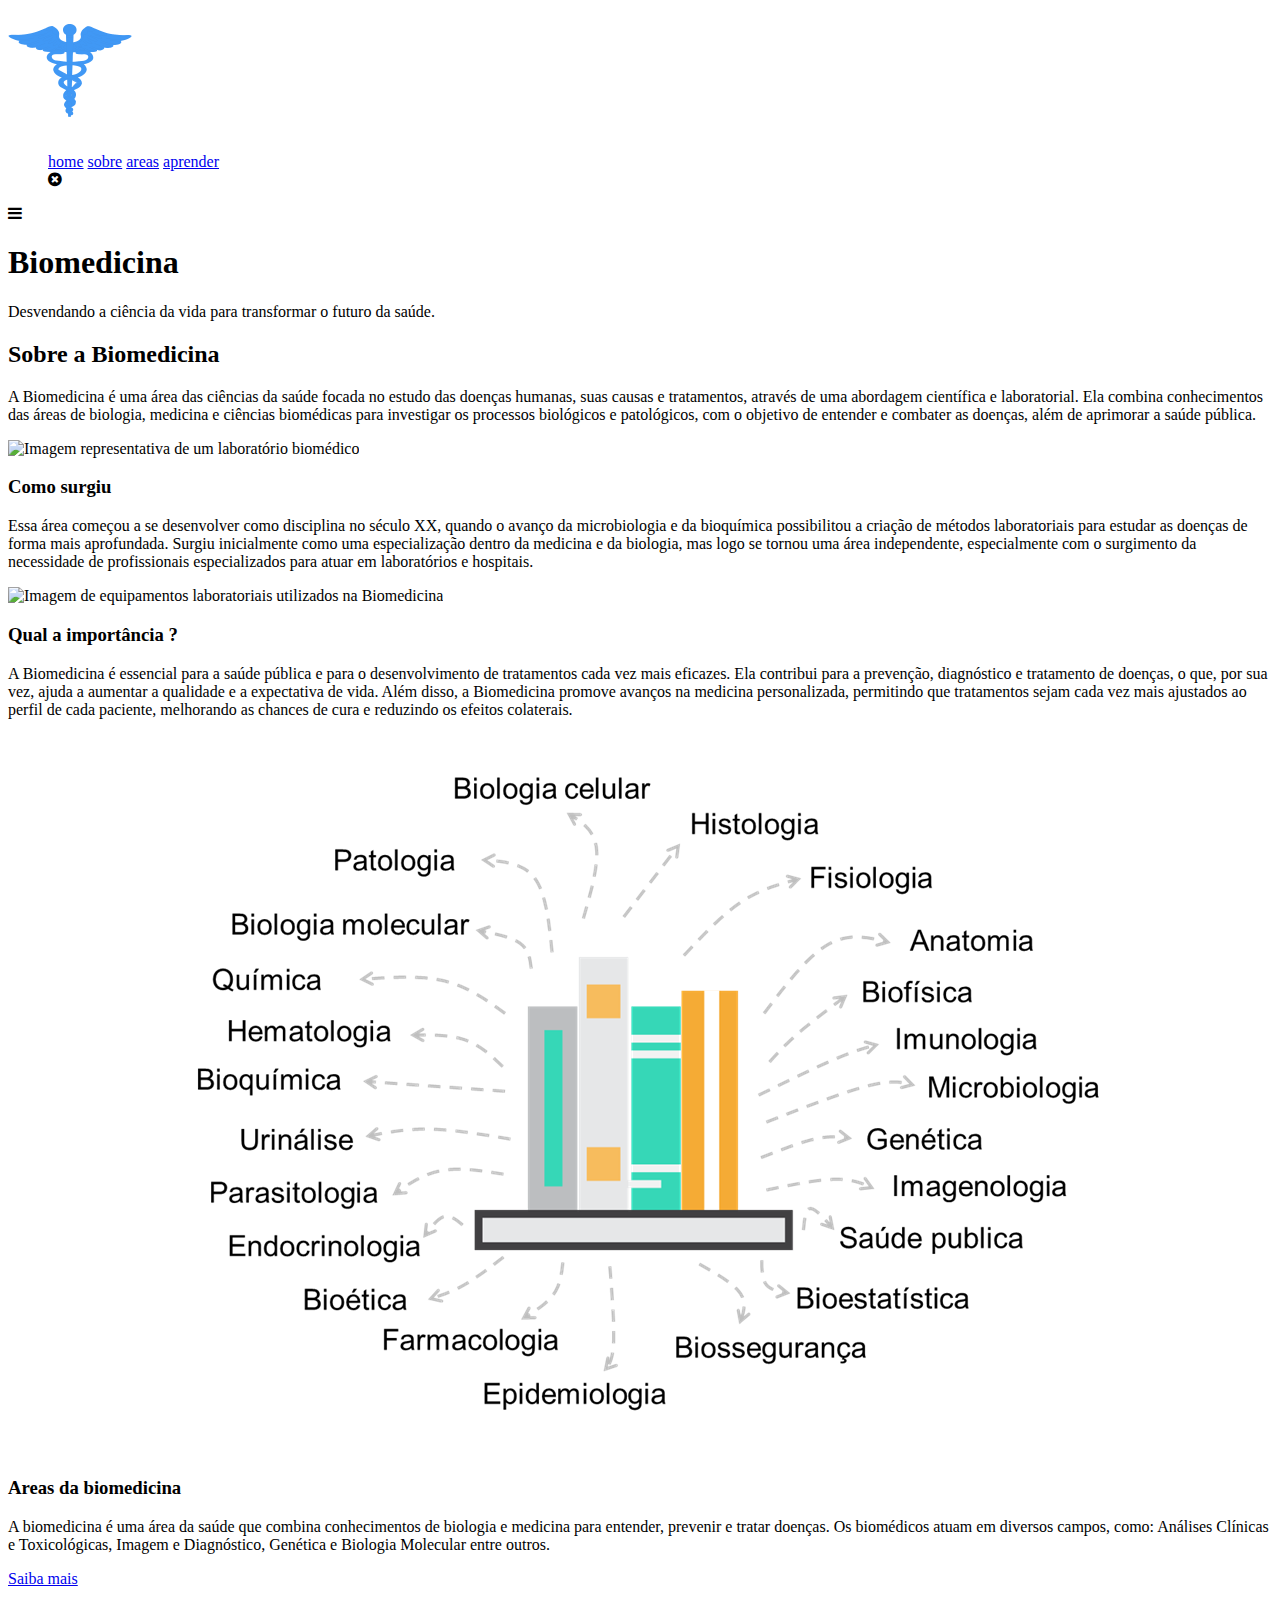
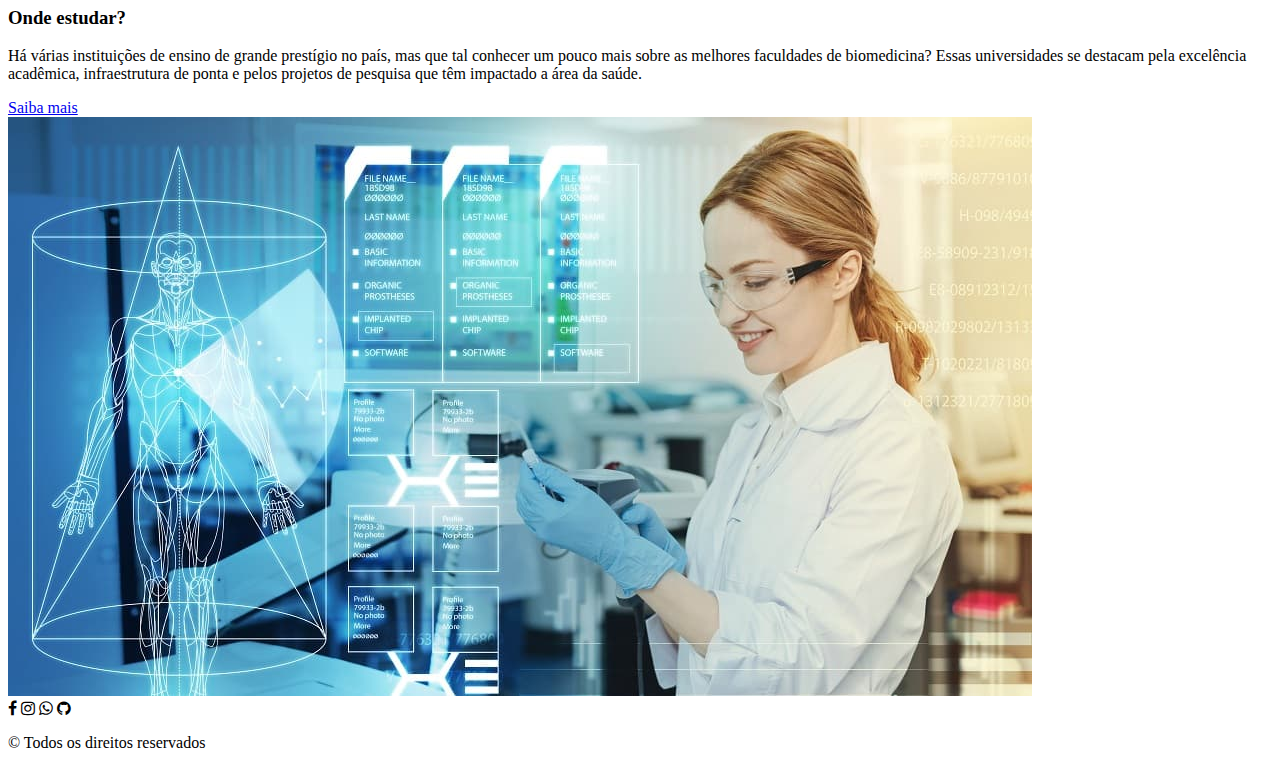
==== Projeto Biomedicina/index.html @ ad3a9ebf "Projeto Web da Faculdade" ====
<!DOCTYPE html>
<html lang="pt-br">
<head>
    <meta charset="UTF-8">
    <meta http-equiv="X-UA-Compatible" content="IE=edge">
    <meta name="viewport" content="width=device-width, initial-scale=1.0">
    <link rel="stylesheet" href="https://cdnjs.cloudflare.com/ajax/libs/font-awesome/4.7.0/css/font-awesome.css" integrity="sha512-5A8nwdMOWrSz20fDsjczgUidUBR8liPYU+WymTZP1lmY9G6Oc7HlZv156XqnsgNUzTyMefFTcsFH/tnJE/+xBg==" crossorigin="anonymous" referrerpolicy="no-referrer" />
    <link rel="stylesheet" href="/src/css/style.css">
    <title>Biomedicina | Home</title>
</head>
<body>

    <!--Header-->
    <header>
    <div class="container">
        <nav>
            <a href="index.html">
                <img src="src/Imagens/Medicine.png">
            </a>
            <ul class="ul">
                <a href="index.html">home</a>
                <a href="sobre.html">sobre</a>
                <a href="areas.html">areas</a>
                <a href="aprender.html">aprender</a>
                <div class="close-icon" onclick="closeMenu()">
                    <i class="fa fa-times-circle"></i>
                </div>
            </ul>
            <div class="menu-icon" onclick="openMenu()">
                <i class="fa fa-bars"></i>
            </div>
        </nav>
        <section class="banner">
            <div class="banner-text">
                <h1>Biomedicina</h1>
                <p>Desvendando a ciência da vida para transformar o futuro da saúde.</p>
            </div>
        </section>
    </div>
    </header>
    <!--End Header-->

    <!--O que é?-->
    <section class="o-que-e">
        <div class="container">
            <div class="o-que-e-text">
                <h2>Sobre a Biomedicina</h2>
                <p>
                    A Biomedicina é uma área das ciências da saúde focada no estudo das doenças humanas, suas causas e tratamentos, através de uma abordagem científica e laboratorial. Ela combina conhecimentos das áreas de biologia, medicina e ciências biomédicas para investigar os processos biológicos e patológicos, com o objetivo de entender e combater as doenças, além de aprimorar a saúde pública.
                </p>
                <div class="o-que-e-img">
                    <img src="https://saojose.br/wp-content/uploads/2024/05/group-scientists-wearing-lab-coat-working-laboratory-while-examining-biochemistry-sample-test-tub-1.jpg" alt="Imagem representativa de um laboratório biomédico" style="width: 800px; height: auto;">
                </div>
                <h3>Como surgiu</h3>
                <p>
                    Essa área começou a se desenvolver como disciplina no século XX, quando o avanço da microbiologia e da bioquímica possibilitou a criação de métodos laboratoriais para estudar as doenças de forma mais aprofundada. Surgiu inicialmente como uma especialização dentro da medicina e da biologia, mas logo se tornou uma área independente, especialmente com o surgimento da necessidade de profissionais especializados para atuar em laboratórios e hospitais.
                </p>
                <div class="o-que-e-img">
                    <img src="https://fcmsantacasasp.edu.br/blog/wp-content/uploads/2022/10/em-quais-areas-um-tecnologo-em-sistemas-biomedicos-pode-atuar.jpg" alt="Imagem de equipamentos laboratoriais utilizados na Biomedicina" style="width: 800px; height: auto;">
                </div>
                <h3>Qual a importância ?</h3>
                <p>
                    A Biomedicina é essencial para a saúde pública e para o desenvolvimento de tratamentos cada vez mais eficazes. Ela contribui para a prevenção, diagnóstico e tratamento de doenças, o que, por sua vez, ajuda a aumentar a qualidade e a expectativa de vida. Além disso, a Biomedicina promove avanços na medicina personalizada, permitindo que tratamentos sejam cada vez mais ajustados ao perfil de cada paciente, melhorando as chances de cura e reduzindo os efeitos colaterais.
                </p>
                
            </div>
        </div>
    </section>
    <!--End O que é?-->

    <!--Áreas da Biomedicina-->
    <section class="areas">
        <div class="container">
            <div class="areas-img">
                <img src="./src/Imagens/disciplinas-biomedicina.png">
            </div>
            <div class="areas-text">
                <h3>Areas da biomedicina</h3>
                <p>
                    A biomedicina é uma área da saúde que combina conhecimentos de biologia e medicina para entender, prevenir e tratar doenças. Os biomédicos atuam em diversos campos, como: Análises Clínicas e Toxicológicas, Imagem e Diagnóstico, Genética e Biologia Molecular entre outros.
                </p>
                <a href="serviços.html" class="btn animate-btn">Saiba mais</a>
            </div>
        </div>
    </section>
    <!--End Áreas da Biomedicina-->

    <!--Onde Estudar-->
    <section class="onde-estudar">
        <div class="container">
            <div class="onde-estudar-text">
                <h3>Onde estudar?</h3>
                <p>
                    Há várias instituições de ensino de grande prestígio no país, mas que tal conhecer um pouco mais sobre as melhores faculdades de biomedicina? Essas universidades se destacam pela excelência acadêmica, infraestrutura de ponta e pelos projetos de pesquisa que têm impactado a área da saúde.
                </p>
                <a href="sobre.html" class="btn animate-btn">Saiba mais</a>
            </div>
            <div class="onde-estudar-img">
                <img src="./src/Imagens/laboratorio-ciencia-faculdade.jpg">
            </div>
        </div>
    </section>
    <!--End Onde Estudar-->
    </section>

    <footer class="footer">
        <div class="container">
            <div class="links">
                <a> <i class="fa fa-facebook"></i></a>
                <a> <i class="fa fa-instagram"></i></a>
                <a> <i class="fa fa-whatsapp"></i></a>
                <a> <i class="fa fa-github"></i></a>
            </div>
            <p>© Todos os direitos reservados</p>
        </div>
    </footer>
    <script src="/src/js/main.js"></script>
</body>
</html>
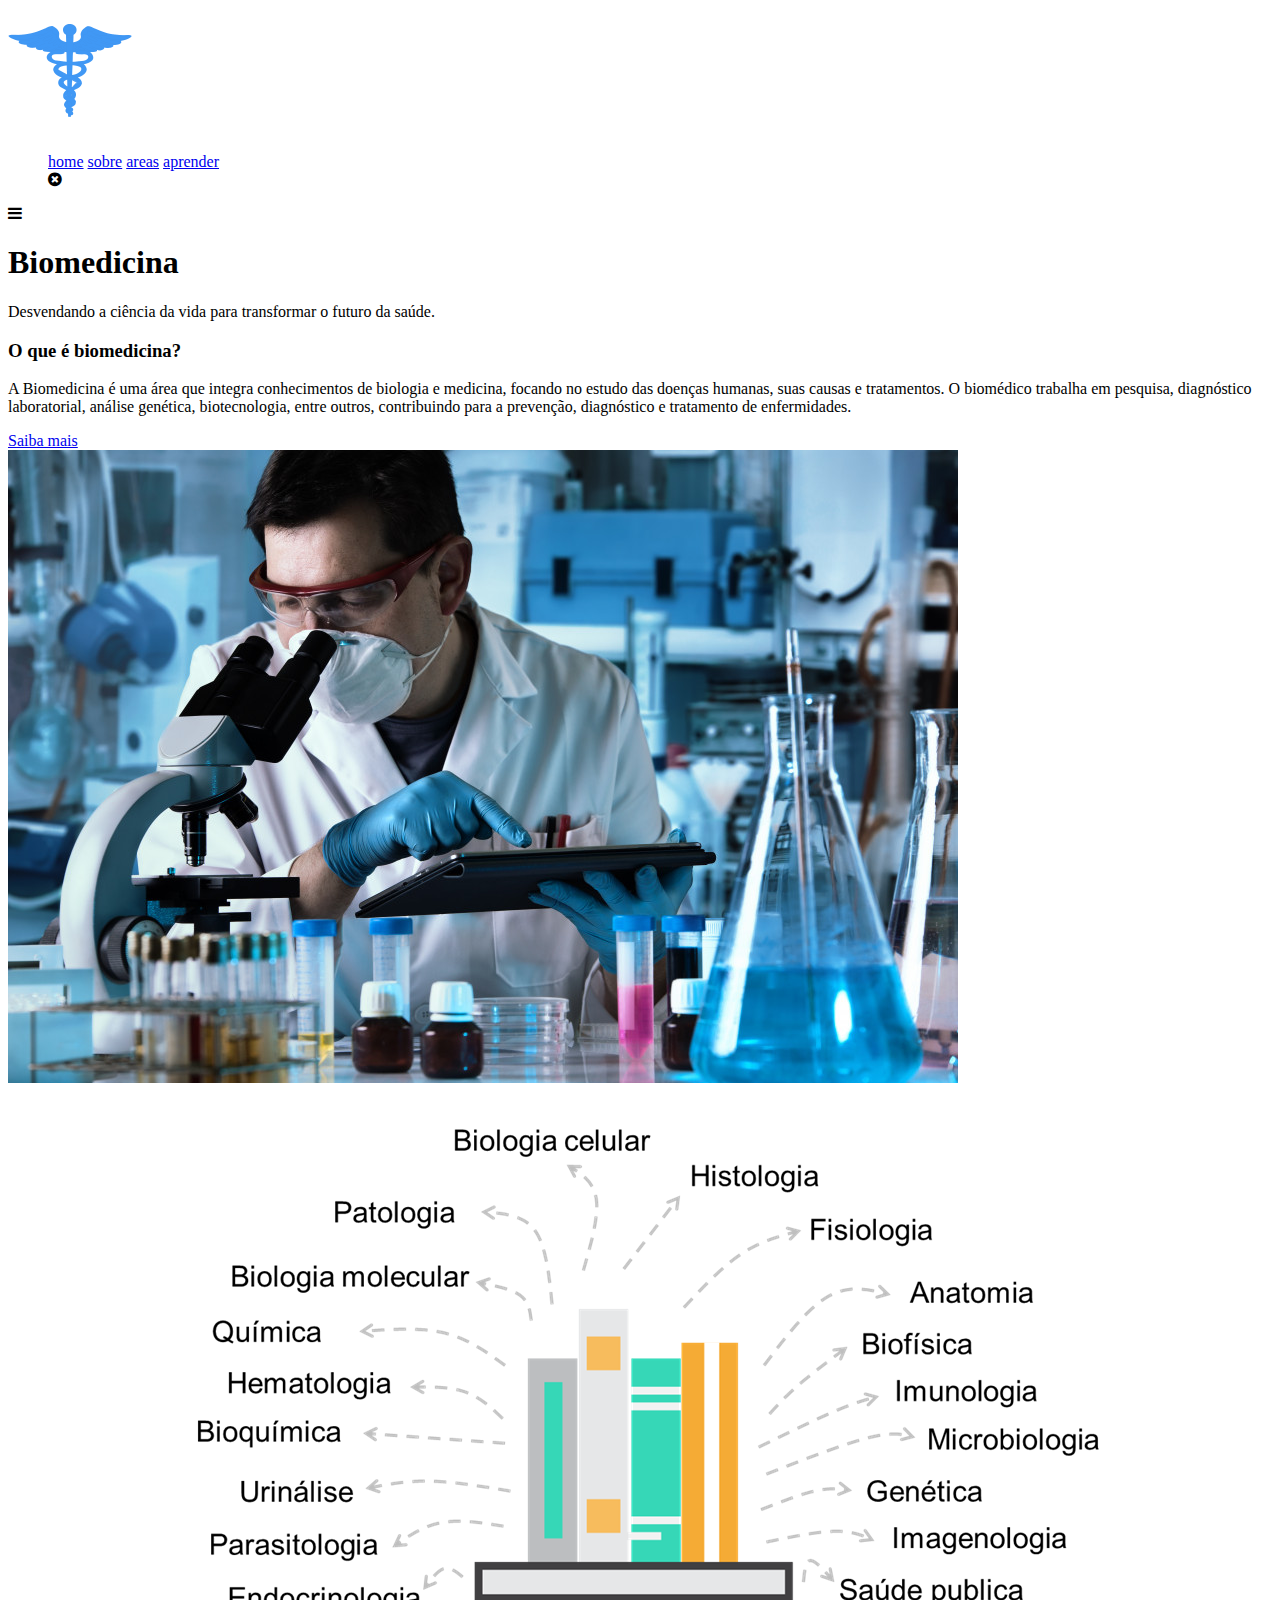
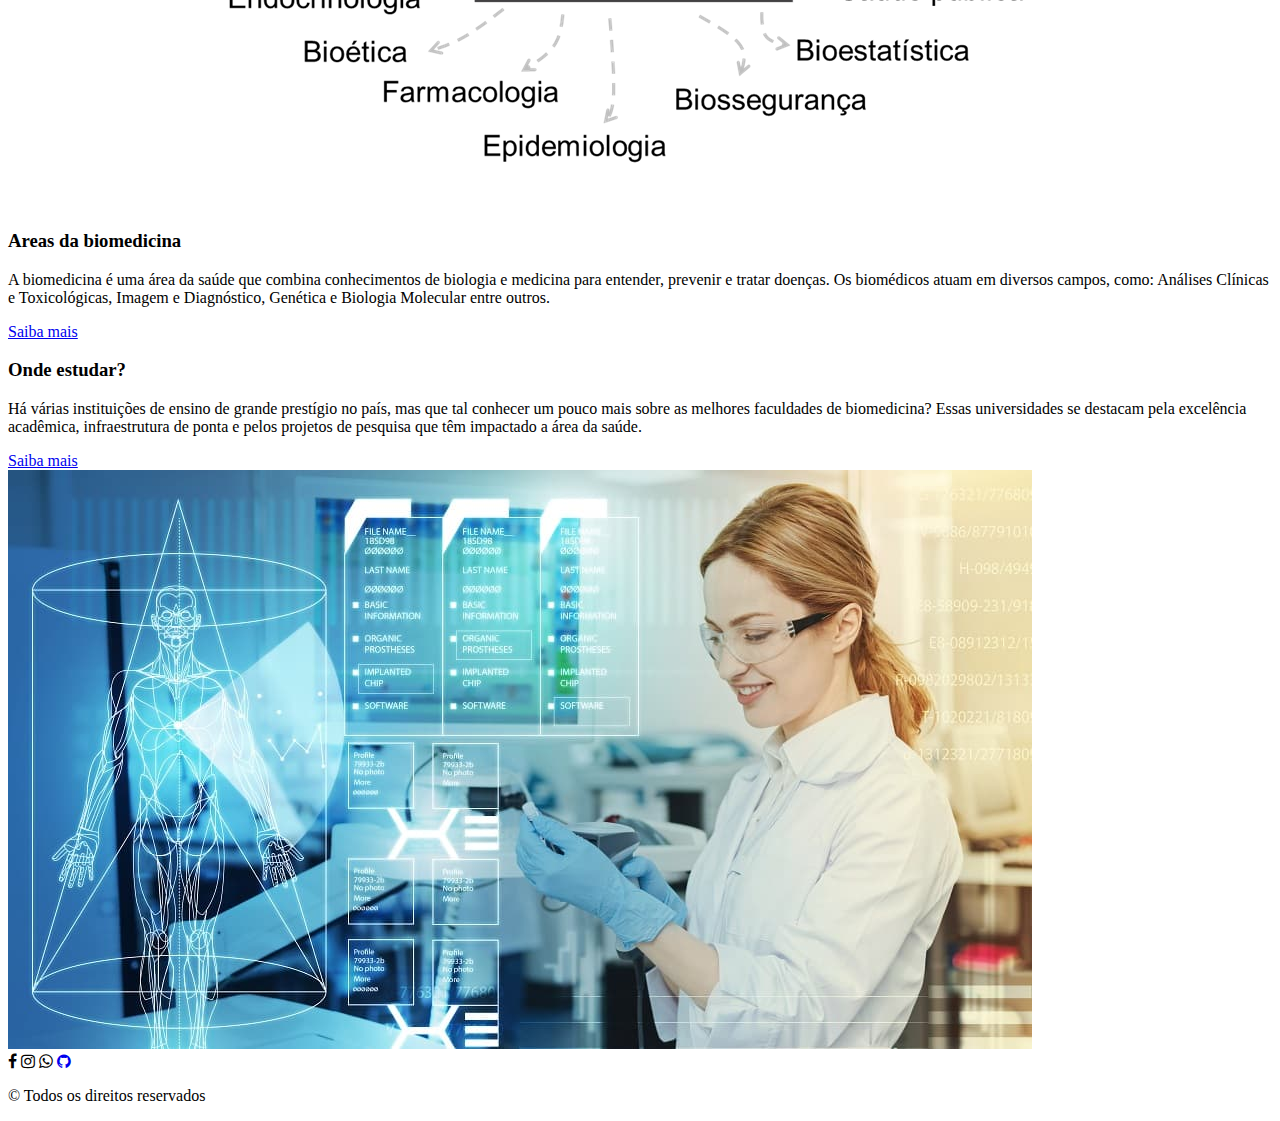
==== commit f44714b0: "Add files via upload" ====
--- a/Projeto Biomedicina/index.html
+++ b/Projeto Biomedicina/index.html
@@ -1,119 +1,106 @@
-<!DOCTYPE html>
-<html lang="pt-br">
-<head>
-    <meta charset="UTF-8">
-    <meta http-equiv="X-UA-Compatible" content="IE=edge">
-    <meta name="viewport" content="width=device-width, initial-scale=1.0">
-    <link rel="stylesheet" href="https://cdnjs.cloudflare.com/ajax/libs/font-awesome/4.7.0/css/font-awesome.css" integrity="sha512-5A8nwdMOWrSz20fDsjczgUidUBR8liPYU+WymTZP1lmY9G6Oc7HlZv156XqnsgNUzTyMefFTcsFH/tnJE/+xBg==" crossorigin="anonymous" referrerpolicy="no-referrer" />
-    <link rel="stylesheet" href="/src/css/style.css">
-    <title>Biomedicina | Home</title>
-</head>
-<body>
-
-    <!--Header-->
-    <header>
-    <div class="container">
-        <nav>
-            <a href="index.html">
-                <img src="src/Imagens/Medicine.png">
-            </a>
-            <ul class="ul">
-                <a href="index.html">home</a>
-                <a href="sobre.html">sobre</a>
-                <a href="areas.html">areas</a>
-                <a href="aprender.html">aprender</a>
-                <div class="close-icon" onclick="closeMenu()">
-                    <i class="fa fa-times-circle"></i>
-                </div>
-            </ul>
-            <div class="menu-icon" onclick="openMenu()">
-                <i class="fa fa-bars"></i>
-            </div>
-        </nav>
-        <section class="banner">
-            <div class="banner-text">
-                <h1>Biomedicina</h1>
-                <p>Desvendando a ciência da vida para transformar o futuro da saúde.</p>
-            </div>
-        </section>
-    </div>
-    </header>
-    <!--End Header-->
-
-    <!--O que é?-->
-    <section class="o-que-e">
-        <div class="container">
-            <div class="o-que-e-text">
-                <h2>Sobre a Biomedicina</h2>
-                <p>
-                    A Biomedicina é uma área das ciências da saúde focada no estudo das doenças humanas, suas causas e tratamentos, através de uma abordagem científica e laboratorial. Ela combina conhecimentos das áreas de biologia, medicina e ciências biomédicas para investigar os processos biológicos e patológicos, com o objetivo de entender e combater as doenças, além de aprimorar a saúde pública.
-                </p>
-                <div class="o-que-e-img">
-                    <img src="https://saojose.br/wp-content/uploads/2024/05/group-scientists-wearing-lab-coat-working-laboratory-while-examining-biochemistry-sample-test-tub-1.jpg" alt="Imagem representativa de um laboratório biomédico" style="width: 800px; height: auto;">
-                </div>
-                <h3>Como surgiu</h3>
-                <p>
-                    Essa área começou a se desenvolver como disciplina no século XX, quando o avanço da microbiologia e da bioquímica possibilitou a criação de métodos laboratoriais para estudar as doenças de forma mais aprofundada. Surgiu inicialmente como uma especialização dentro da medicina e da biologia, mas logo se tornou uma área independente, especialmente com o surgimento da necessidade de profissionais especializados para atuar em laboratórios e hospitais.
-                </p>
-                <div class="o-que-e-img">
-                    <img src="https://fcmsantacasasp.edu.br/blog/wp-content/uploads/2022/10/em-quais-areas-um-tecnologo-em-sistemas-biomedicos-pode-atuar.jpg" alt="Imagem de equipamentos laboratoriais utilizados na Biomedicina" style="width: 800px; height: auto;">
-                </div>
-                <h3>Qual a importância ?</h3>
-                <p>
-                    A Biomedicina é essencial para a saúde pública e para o desenvolvimento de tratamentos cada vez mais eficazes. Ela contribui para a prevenção, diagnóstico e tratamento de doenças, o que, por sua vez, ajuda a aumentar a qualidade e a expectativa de vida. Além disso, a Biomedicina promove avanços na medicina personalizada, permitindo que tratamentos sejam cada vez mais ajustados ao perfil de cada paciente, melhorando as chances de cura e reduzindo os efeitos colaterais.
-                </p>
-                
-            </div>
-        </div>
-    </section>
-    <!--End O que é?-->
-
-    <!--Áreas da Biomedicina-->
-    <section class="areas">
-        <div class="container">
-            <div class="areas-img">
-                <img src="./src/Imagens/disciplinas-biomedicina.png">
-            </div>
-            <div class="areas-text">
-                <h3>Areas da biomedicina</h3>
-                <p>
-                    A biomedicina é uma área da saúde que combina conhecimentos de biologia e medicina para entender, prevenir e tratar doenças. Os biomédicos atuam em diversos campos, como: Análises Clínicas e Toxicológicas, Imagem e Diagnóstico, Genética e Biologia Molecular entre outros.
-                </p>
-                <a href="serviços.html" class="btn animate-btn">Saiba mais</a>
-            </div>
-        </div>
-    </section>
-    <!--End Áreas da Biomedicina-->
-
-    <!--Onde Estudar-->
-    <section class="onde-estudar">
-        <div class="container">
-            <div class="onde-estudar-text">
-                <h3>Onde estudar?</h3>
-                <p>
-                    Há várias instituições de ensino de grande prestígio no país, mas que tal conhecer um pouco mais sobre as melhores faculdades de biomedicina? Essas universidades se destacam pela excelência acadêmica, infraestrutura de ponta e pelos projetos de pesquisa que têm impactado a área da saúde.
-                </p>
-                <a href="sobre.html" class="btn animate-btn">Saiba mais</a>
-            </div>
-            <div class="onde-estudar-img">
-                <img src="./src/Imagens/laboratorio-ciencia-faculdade.jpg">
-            </div>
-        </div>
-    </section>
-    <!--End Onde Estudar-->
-    </section>
-
-    <footer class="footer">
-        <div class="container">
-            <div class="links">
-                <a> <i class="fa fa-facebook"></i></a>
-                <a> <i class="fa fa-instagram"></i></a>
-                <a> <i class="fa fa-whatsapp"></i></a>
-                <a> <i class="fa fa-github"></i></a>
-            </div>
-            <p>© Todos os direitos reservados</p>
-        </div>
-    </footer>
-    <script src="/src/js/main.js"></script>
-</body>
+<!DOCTYPE html>
+<html lang="pt-br">
+<head>
+    <meta charset="UTF-8">
+    <meta http-equiv="X-UA-Compatible" content="IE=edge">
+    <meta name="viewport" content="width=device-width, initial-scale=1.0">
+    <link rel="stylesheet" href="https://cdnjs.cloudflare.com/ajax/libs/font-awesome/4.7.0/css/font-awesome.css" integrity="sha512-5A8nwdMOWrSz20fDsjczgUidUBR8liPYU+WymTZP1lmY9G6Oc7HlZv156XqnsgNUzTyMefFTcsFH/tnJE/+xBg==" crossorigin="anonymous" referrerpolicy="no-referrer" />
+    <link rel="stylesheet" href="/src/css/style.css">
+    <title>Biomedicina | Home</title>
+</head>
+<body>
+
+    <header>
+        <div class="container">
+            <nav>
+                <a href="index.html">
+                    <img src="./src/Imagens/Medicine.png">
+                </a>
+                <ul class="ul">
+                    <a href="index.html">home</a>
+                    <a href="sobre.html">sobre</a>
+                    <a href="areas.html">areas</a>
+                    <a href="aprender.html">aprender</a>
+                    <div class="close-icon" onclick="closeMenu()">
+                        <i class="fa fa-times-circle"></i>
+                    </div>
+                </ul>
+                <div class="menu-icon" onclick="openMenu()">
+                    <i class="fa fa-bars"></i>
+                </div>
+            </nav>
+            <section class="banner">
+                <div class="banner-text">
+                    <h1>Biomedicina</h1>
+                    <p>Desvendando a ciência da vida para transformar o futuro da saúde.</p>
+                </div>
+            </section>
+        </div>
+        </header>
+        <!--End Header-->
+    
+        <!--O que é?-->
+        <section class="o-que-e">
+            <div class="container">
+                <div class="o-que-e-text">
+                    <h3>O que é biomedicina?</h3>
+                    <p>
+                        A Biomedicina é uma área que integra conhecimentos de biologia e medicina, focando no estudo das doenças humanas, suas causas e tratamentos. O biomédico trabalha em pesquisa, diagnóstico laboratorial, análise genética, biotecnologia, entre outros, contribuindo para a prevenção, diagnóstico e tratamento de enfermidades.
+                    </p>
+                    <a href="sobre.html" class="btn animate-btn">Saiba mais</a>
+                </div>
+                <div class="o-que-e-img">
+                    <img src="./src/Imagens/Biomedicina.jpg">
+                </div>
+            </div>
+        </section>
+        <!--End O que é?-->
+
+    <!--Áreas da Biomedicina-->
+    <section class="areas">
+        <div class="container">
+            <div class="areas-img">
+                <img src="./src/Imagens/disciplinas-biomedicina.png">
+            </div>
+            <div class="areas-text">
+                <h3>Areas da biomedicina</h3>
+                <p>
+                    A biomedicina é uma área da saúde que combina conhecimentos de biologia e medicina para entender, prevenir e tratar doenças. Os biomédicos atuam em diversos campos, como: Análises Clínicas e Toxicológicas, Imagem e Diagnóstico, Genética e Biologia Molecular entre outros.
+                </p>
+                <a href="areas.html" class="btn animate-btn">Saiba mais</a>
+            </div>
+        </div>
+    </section>
+    <!--End Áreas da Biomedicina-->
+
+    <!--Onde Estudar-->
+    <section class="onde-estudar">
+        <div class="container">
+            <div class="onde-estudar-text">
+                <h3>Onde estudar?</h3>
+                <p>
+                    Há várias instituições de ensino de grande prestígio no país, mas que tal conhecer um pouco mais sobre as melhores faculdades de biomedicina? Essas universidades se destacam pela excelência acadêmica, infraestrutura de ponta e pelos projetos de pesquisa que têm impactado a área da saúde.
+                </p>
+                <a href="aprender.html" class="btn animate-btn">Saiba mais</a>
+            </div>
+            <div class="onde-estudar-img">
+                <img src="./src/Imagens/laboratorio-ciencia-faculdade.jpg">
+            </div>
+        </div>
+    </section>
+    <!--End Onde Estudar-->
+
+    <footer class="footer">
+        <div class="container">
+            <div class="links">
+                <a> <i class="fa fa-facebook"></i></a>
+                <a> <i class="fa fa-instagram"></i></a>
+                <a> <i class="fa fa-whatsapp"></i></a>
+                <a href="https://github.com/MisheruSama/Projeto_Web_Biomedicina"> <i class="fa fa-github"></i></a>
+            </div>
+            <p>© Todos os direitos reservados</p>
+        </div>
+    </footer>
+    <script src="/src/js/main.js"></script>
+</body>
 </html>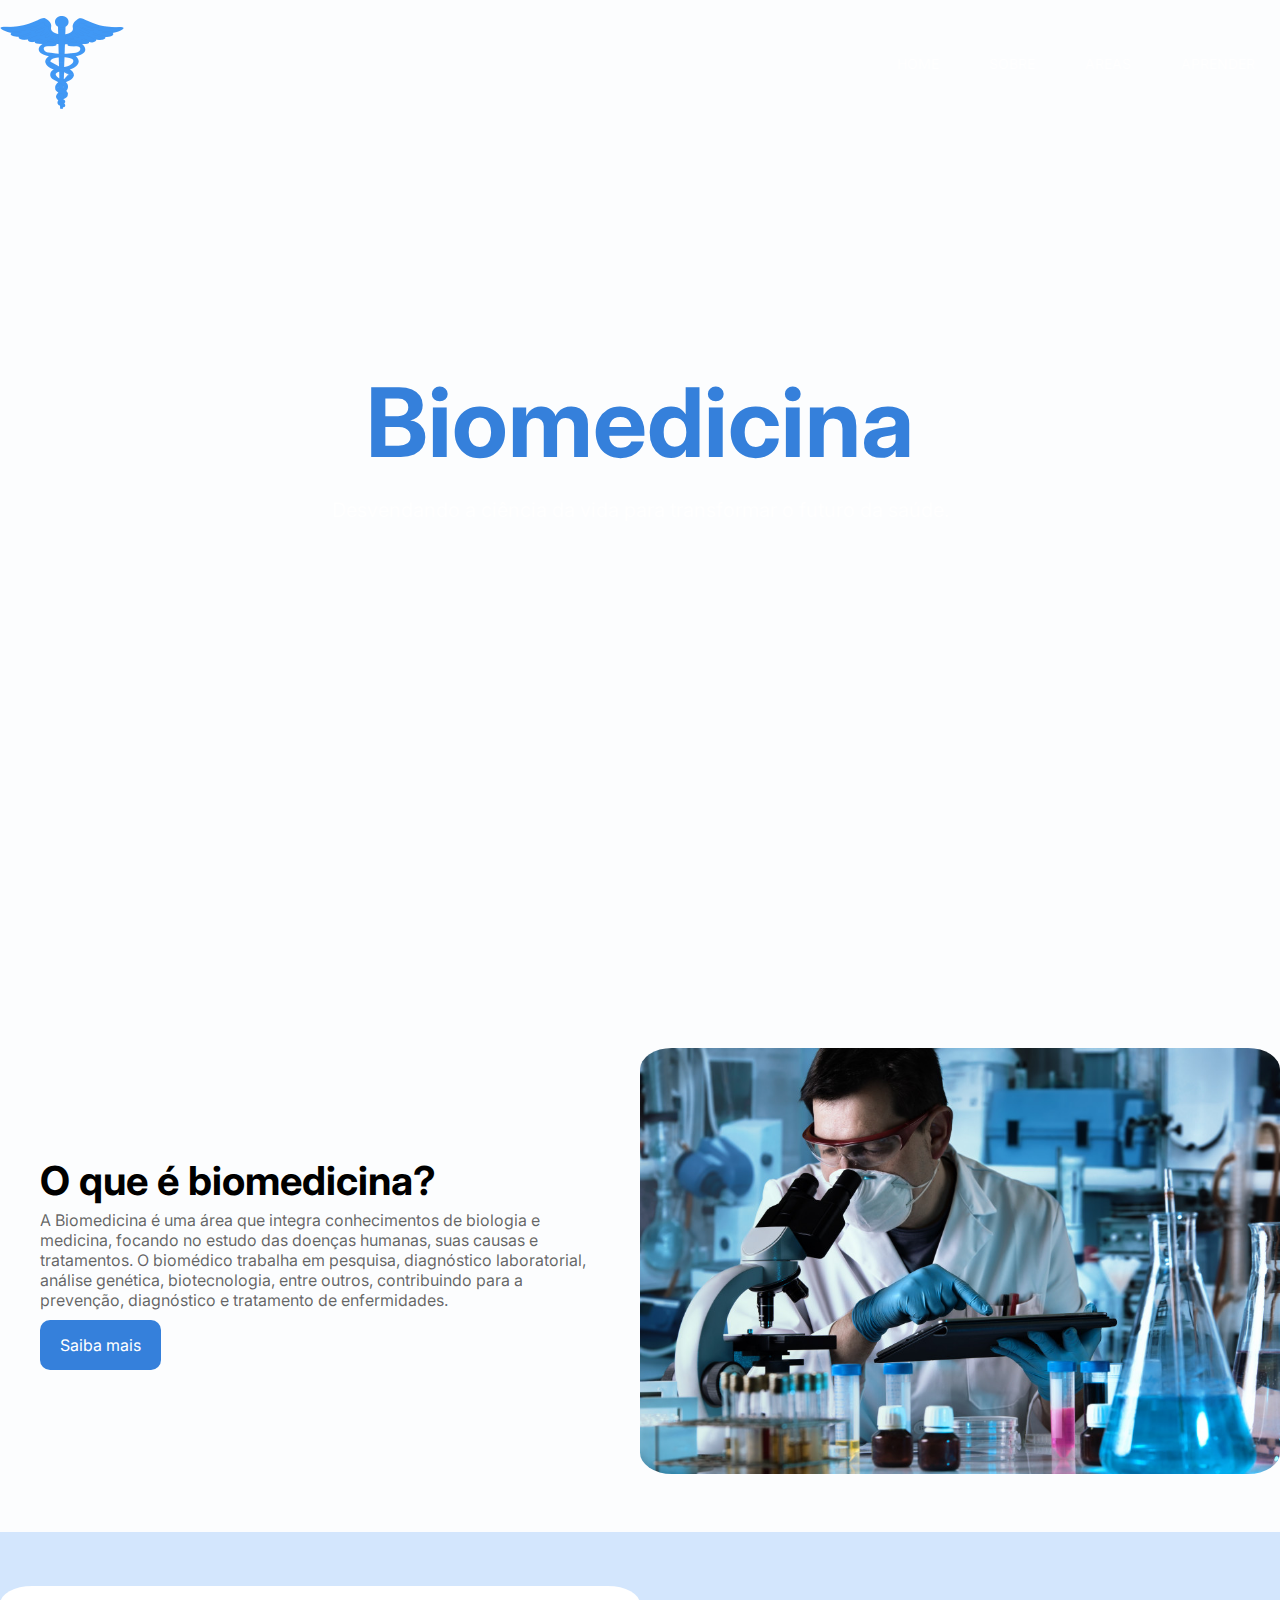
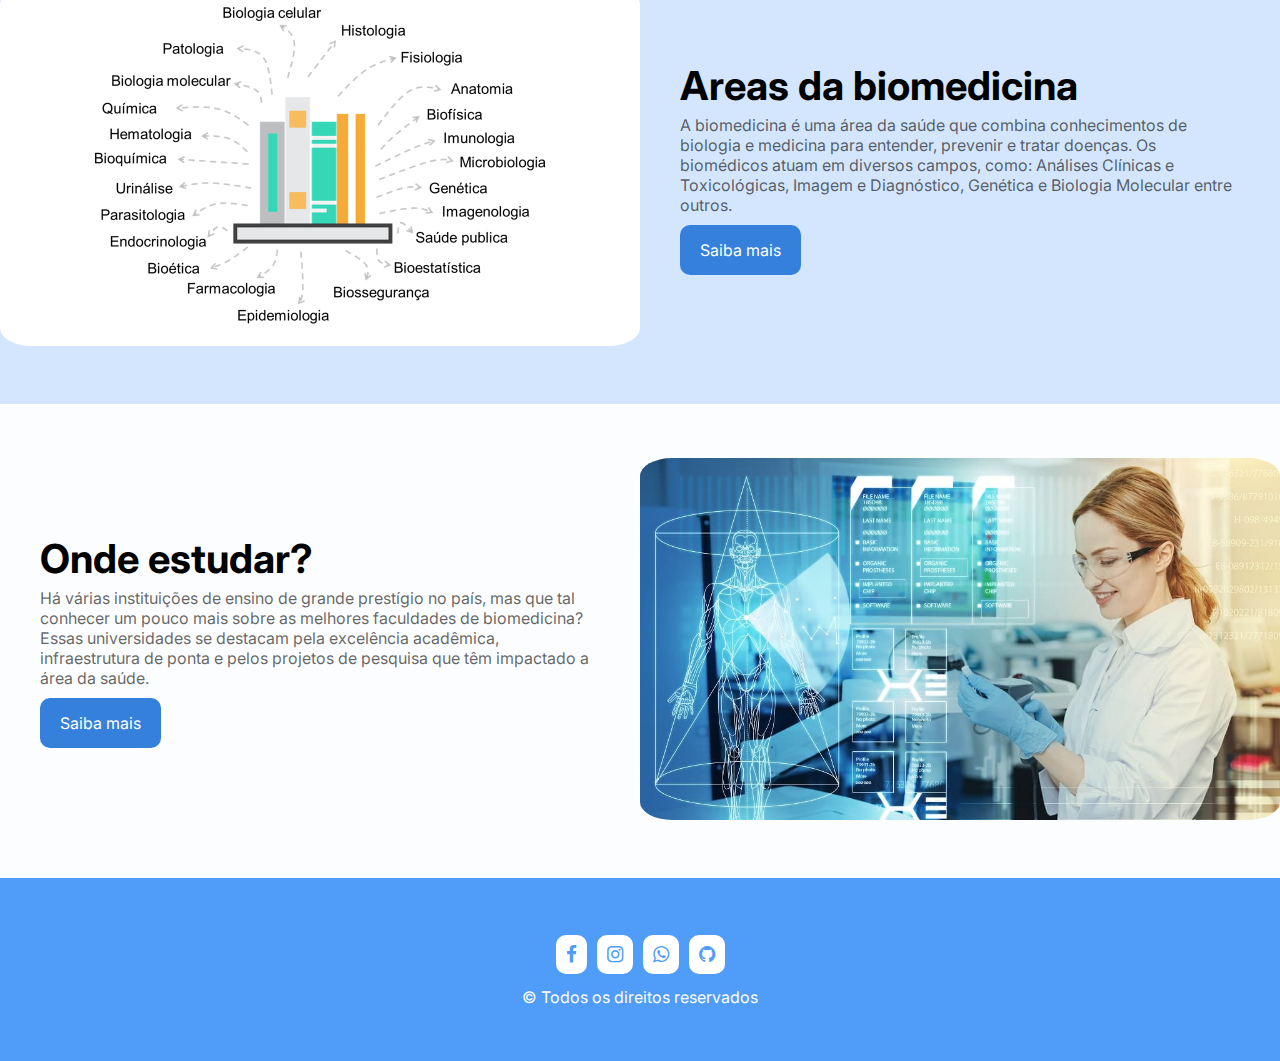
==== commit a3571619: "receba" ====
--- a/Projeto Biomedicina/index.html
+++ b/Projeto Biomedicina/index.html
@@ -5,11 +5,12 @@
     <meta http-equiv="X-UA-Compatible" content="IE=edge">
     <meta name="viewport" content="width=device-width, initial-scale=1.0">
     <link rel="stylesheet" href="https://cdnjs.cloudflare.com/ajax/libs/font-awesome/4.7.0/css/font-awesome.css" integrity="sha512-5A8nwdMOWrSz20fDsjczgUidUBR8liPYU+WymTZP1lmY9G6Oc7HlZv156XqnsgNUzTyMefFTcsFH/tnJE/+xBg==" crossorigin="anonymous" referrerpolicy="no-referrer" />
-    <link rel="stylesheet" href="/src/css/style.css">
+    <link rel="stylesheet" href="./src/css/style.css">
     <title>Biomedicina | Home</title>
 </head>
 <body>
 
+    <!--Header-->
     <header>
         <div class="container">
             <nav>
@@ -101,6 +102,8 @@
             <p>© Todos os direitos reservados</p>
         </div>
     </footer>
-    <script src="/src/js/main.js"></script>
+    
+    <!--Tag script para chamar o js-->
+    <script src="./src/js/main.js"></script>
 </body>
-</html>+</html>
--- a/Projeto Biomedicina/src/css/style.css
+++ b/Projeto Biomedicina/src/css/style.css
@@ -0,0 +1,533 @@
+@import url('https://fonts.googleapis.com/css2?family=Inter:ital,opsz,wght@0,14..32,100..900;1,14..32,100..900&display=swap');
+
+*{
+    margin: 0;
+    padding: 0;
+    box-sizing: border-box;
+    text-decoration: none;
+    outline: none;
+    font-family: 'inter', sans-serif;
+}
+
+body {
+    background-color: #f1f6fc31;
+}
+
+section, footer {
+    padding: 54px 0;
+}
+
+h3 {
+    font-size: 50px;
+}
+
+p {
+    color: #0000009c;
+}
+
+.container {
+    max-width: 1400px;
+    margin: auto;
+    padding: 5 25%;
+    background-position: center;
+}
+
+.btn {
+    background-color: #3580db;
+    color: white;
+    padding: 15px 20px;
+    border-radius: 10px;
+    cursor: pointer;
+    display: inline-block;
+    transition: 0.3s;
+}
+
+.btn.animate-btn{
+    animation: animate-outline 1s ease-out infinite;
+}
+
+.btn:hover {
+    background-color: #4f9cf9;
+}
+
+@keyframes animate-outline {
+    from{
+        outline: 0px solid #4f9cf9;
+    }
+    to{
+        outline: 15px solid #4f9bf900;
+    }
+}
+
+header {
+    background-image: url(/src/Imagens/Background.png);
+    background-position: center;
+    background-size: cover;
+    background-attachment: fixed;
+    padding-bottom: 250px;
+}
+
+nav {
+    display: flex;
+    align-items: top;
+    justify-content: space-between;
+    padding-top: 0px;
+}
+
+nav ul {
+    display: flex;
+    align-items: center;
+}
+
+nav ul a {
+    color: white;
+    margin: 0 25px;
+    text-transform: uppercase;
+    font-size: 14px;
+    display: block;
+}
+
+nav ul a:not(.btn)::after {
+    content: "";
+    background-color: #3580db;
+    height: 3px;
+    width: 0%;
+    display: block;
+    margin: 0 auto;
+    transition: 0.3s;
+}
+
+nav ul a:hover::after{
+    width: 100%;
+}
+
+/*menu mobile*/
+nav .menu-icon {
+    cursor: pointer;
+    font-size: 30px;
+    color: white;
+    display: none;
+    margin: 25px;
+    margin-top: 45px;
+}
+
+nav .close-icon {
+    display: none;
+    font-size: 30px;
+    color: white;
+}
+
+.banner {
+    display: flex;
+    justify-content: center;
+    padding-top: 85px;
+}
+
+.banner .banner-text{
+    margin: 150px;
+    text-align: center;
+    padding: 0;
+}
+
+.banner .banner-text h1 {
+    font-size: 96px;
+    color: #3580db;
+}
+
+.banner .banner-text p {
+    font-size: 20px;
+    color: white;
+    margin: 18px 0;
+}
+
+/* O que é */
+.o-que-e .container{
+    display: flex;
+    align-items: center;
+}
+
+.o-que-e .o-que-e-text{
+    width: 50%;
+    padding: 0 40px;
+}
+
+.o-que-e .o-que-e-text h3{
+    font-size: 40px;
+}
+
+.o-que-e .o-que-e-text p{
+    margin: 5px 0 10px 0;
+}
+
+.o-que-e .o-que-e-img{
+    width: 50%
+}
+
+.o-que-e .o-que-e-img img{
+    width: 100%;
+    height: 100%;
+    border-radius: 5%;
+}
+/* End O que é */
+
+/* Areas */
+.areas{
+    background-color: #d3e6fd;
+}
+.areas .container{
+    display: flex;
+    align-items: center;
+}
+
+.areas .areas-text{
+    width: 50%;
+    padding: 0 40px;
+}
+
+.areas .areas-text h3{
+    font-size: 40px;
+}
+
+.areas .areas-text p{
+    margin: 5px 0 10px 0;
+}
+
+.areas .areas-img{
+    width: 50%;
+}
+
+.areas .areas-img img{
+    width: 100%;
+    border-radius: 5%;
+}
+/* End Areas*/
+
+/* Onde Estudar */
+.onde-estudar .container{
+    display: flex;
+    align-items: center;
+}
+
+.onde-estudar .onde-estudar-text{
+    width: 50%;
+    padding: 0 40px;
+}
+
+.onde-estudar .onde-estudar-text h3{
+    font-size: 40px;
+}
+
+.onde-estudar .onde-estudar-text p{
+    margin: 5px 0 10px 0;
+}
+
+.onde-estudar .onde-estudar-img{
+    width: 50%;
+}
+
+.onde-estudar .onde-estudar-img img{
+    width: 100%;
+    border-radius: 5%;
+}
+/* End Onde Estudar */
+
+.footer {
+    background-color: #4f9cf9;
+    text-align: center;
+}
+
+.footer i {
+    color: #4f9cf9;
+    font-size: 19px;
+    background-color: white;
+    padding: 10px;
+    margin: 3px;
+    border-radius: 10px;
+}
+
+.footer p {
+    margin-top: 10px;
+    color: white;
+}
+
+/* Página sobre */
+
+.sobre .container{
+    display: flex;
+    justify-content: center;
+    align-items: center;
+}
+
+.sobre .sobre-text{
+    width: 50%;
+    padding: 0 40px;
+}
+
+.sobre .sobre-text h3{
+    font-size: 40px;
+}
+
+.sobre .sobre-text p{
+    margin: 5px 0 10px 0;
+}
+
+.sobre .sobre-img{
+    width: 50%
+}
+
+.sobre .sobre-img img{
+    width: 100%;
+    height: 100%;
+    border-radius: 5%;
+}
+
+/* End página sobre */
+
+/* Página aprender */
+
+.aprender .container{
+    display: flex;
+    justify-content: center;
+    align-items: center;
+}
+
+.top-text .container{
+    display: flex;
+    flex-direction: column;
+    justify-content: center;
+    align-items: center;
+}
+
+.top-text .aprender-text{
+    width: 80%;
+    padding: 0 40px;
+}
+
+.top-text .mid-text{
+    width: 70%;
+    padding: auto;
+    margin-top: 45px;
+}
+
+.top-text .mid-text h3{
+    font-size: 35px;
+    text-align: center;
+}
+
+.aprender .aprender-text{
+    width: 50%;
+    padding: 0 40px;
+}
+
+.aprender .aprender-text h3{
+    font-size: 40px;
+}
+
+.aprender .aprender-text p{
+    margin: 5px 0 10px 0;
+}
+
+.aprender .aprender-img{
+    width: 50%
+}
+
+.aprender .aprender-img img{
+    width: 100%;
+    height: 100%;
+    border-radius: 5%;
+}
+
+/* End página aprender */
+
+@media (max-width: 830px) {
+    .ul {
+        position: fixed;
+        top: 0;
+        left: 0;
+        background-color: #184b88;
+        width: 100%;
+        height: 100%;
+        flex-direction: column;
+        align-items: center;
+        justify-content: center;
+        clip-path: circle(0% at 100% 0);
+        transition: 0.7s;
+    }
+
+    .ul.open {
+        clip-path: circle(141.4% at 100% 0);
+    }
+
+    .ul a{
+        margin: 10px 0;
+        font-size: 16px;
+    }
+
+    nav .menu-icon{
+        display: block;
+        top: 46px;
+        right: 28px;
+    }
+
+    nav .close-icon{
+        display: block;
+        position: absolute;
+        top: 46px;
+        right: 28px;
+    }
+
+    /* Página responsiva */
+
+    /* O que é */
+    .o-que-e .o-que-e-text {
+        margin-top: 10px;
+        padding: 0 20px;
+        order: 1;
+    }
+
+    .o-que-e .container {
+        flex-direction: column;
+    }
+
+    .o-que-e .o-que-e-text h3 {
+        font-size: 38px;
+    }
+
+    .o-que-e .o-que-e-text,
+    .o-que-e .o-que-e-img {
+        width: 90%;
+    }
+    /* End O que é */
+
+    /* Areas */
+    .areas .areas-text {
+        margin-top: 10px;
+        padding: 0 20px;
+        order: 1;
+    }
+
+    .areas .container {
+        flex-direction: column;
+    }
+
+    .areas .areas-text h3 {
+        font-size: 38px;
+    }
+
+    .areas .areas-text,
+    .areas .areas-img {
+        width: 90%;
+    }
+    /* End Areas */
+
+    /* Onde Estudar */
+    .onde-estudar .onde-estudar-text {
+        margin-top: 10px;
+        padding: 0 20px;
+        order: 1;
+    }
+
+    .onde-estudar .container {
+        flex-direction: column;
+    }
+
+    .onde-estudar .onde-estudar-text h3 {
+        font-size: 38px;
+    }
+
+    .onde-estudar .onde-estudar-text,
+    .onde-estudar .onde-estudar-img {
+        width: 90%;
+    }
+
+    /* End Onde Estudar */
+
+    /* Banner responsivo */
+    .banner .banner-text {
+        padding: 0;
+        margin: 80px;
+    }
+
+    .banner .banner-text h1 {
+        font-size: 65px;
+    }
+
+    .banner .banner-text p {
+        font-size: 17px;
+    }
+    /* End banner responsivo */
+
+    /* End página responsiva */
+
+    /* Página sobre responsiva */
+
+    .sobre .sobre-text {
+        margin-top: 10px;
+        padding: 0 20px;
+        order: 1;
+    }
+
+    .sobre .container {
+        flex-direction: column;
+    }
+
+    .sobre .sobre-text h3 {
+        font-size: 38px;
+    }
+
+    .sobre .sobre-text,
+    .sobre .sobre-img {
+        width: 90%;
+    }
+
+    /* End página sobre responsiva */
+
+     /* Página sobre responsiva */
+
+     .aprender .aprender-text {
+        margin-top: 10px;
+        padding: 0 20px;
+        order: 1;
+    }
+
+    .aprender .container {
+        flex-direction: column;
+    }
+
+    .aprender .aprender-text h3 {
+        font-size: 38px;
+    }
+
+    .aprender .aprender-text,
+    .aprender .aprender-img {
+        width: 80%;
+    }
+
+    .top-text .container{
+        display: flex;
+        flex-direction: column;
+        justify-content: center;
+        align-items: center;
+    }
+    
+    .top-text .aprender-text{
+        width: 80%;
+        padding: 0 40px;
+    }
+    
+    .top-text .mid-text{
+        width: 70%;
+        padding: auto;
+        margin-top: 45px;
+    }
+
+    .top-text h3{
+        font-size: 30px;
+    }
+    
+    .top-text .mid-text h3{
+        font-size: 30px;
+    }
+
+    /* End página sobre responsiva */
+}
